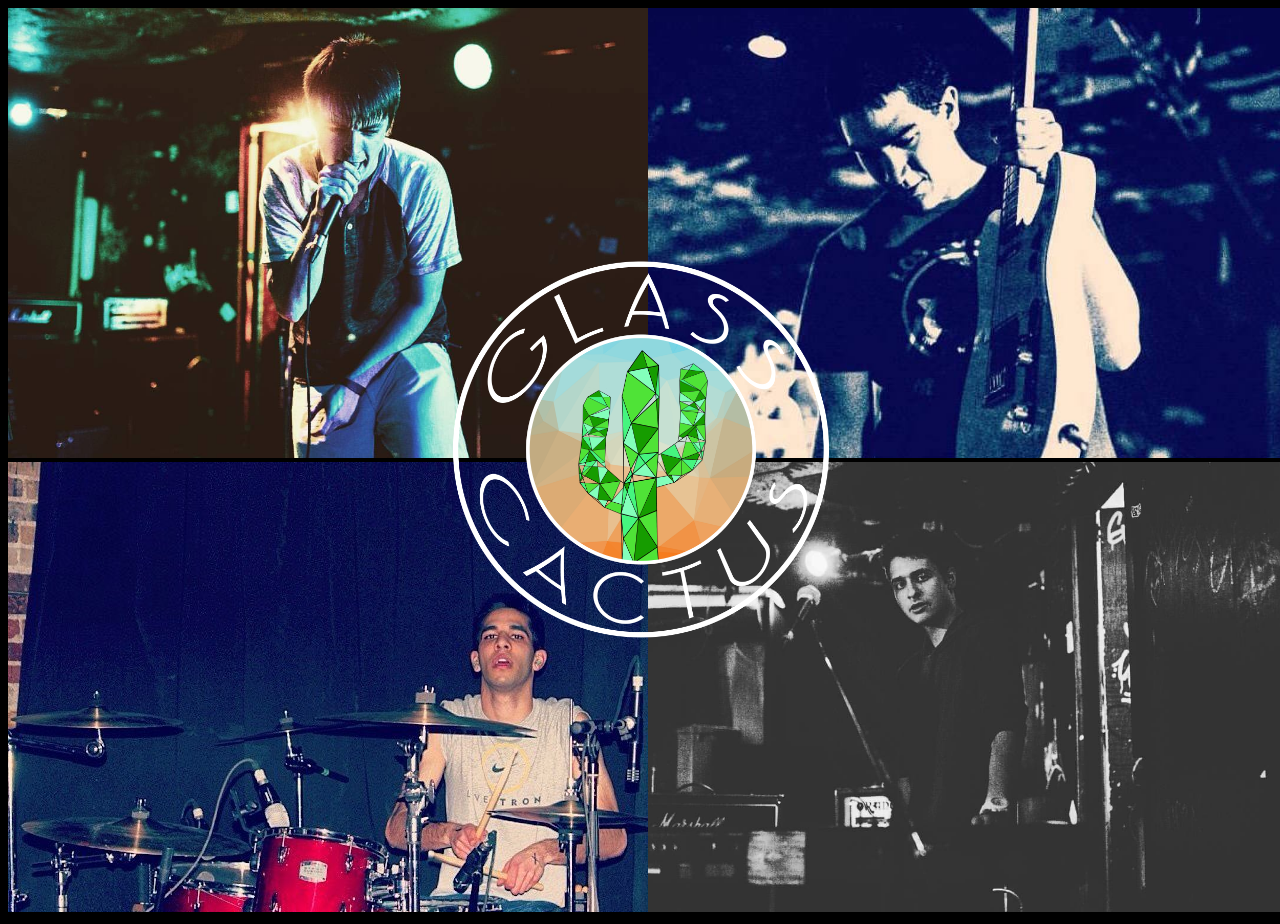
==== index.html @ 14fcae48 "Created pages, added area for other pages styles" ====
<!DOCTYPE html>
<html>
  <head>
      <meta charset="utf-8">
      <link rel="stylesheet" href="style.css" media="screen">
      <title>Glass Cactus</title>
  </head>
  <body>
    <div>
      <!-- <audio controls autoplay src="media/clairvoyant.mp3"></audio> -->
    </div>
    <div>
      <header>
          <img class="gc-logo" src="images/gc-cactus.png" alt="Glass Cactus Logo">
        <a href="https://soundcloud.com/glass_cactus" target="_blank">
          <img class="header-image-1" src="images/aidan.jpg" alt="The Music"> <!-- Top Left -->
        </a>
        <a href="https://www.facebook.com/cactusglass/info/?tab=page_info" target="_blank">
          <img class="header-image-2" src="images/david.jpg" alt="The Members"> <!-- Top Right -->
        </a>
        <a href="https://www.facebook.com/cactusglass/photos" target="_blank">
          <img class="header-image-3" src="images/kabir.jpg" alt=" The History"> <!-- Bottom Left -->
        </a>
        <a href="https://twitter.com/TheGlassCactus" target="_blank">
          <img class="header-image-4" src="images/kai.jpg"  alt="Social Media"> <!-- Bottom Right -->
        </a>
      </header>
    </div>
  </body>
</html>
---- style.css ----
/* INDEX STYLES */


/* body */

body {
  display: flex;
  background-color: black;
  font-family: sans-serif;
  font-size: 16px;
  overflow-x: hidden;
  overflow-y: hidden;
}

/* audio controls */

audio {
  position: fixed;
  z-index: 100;
}

/* header */

header {
  display: flex;
  flex-direction: row;
  flex-wrap: wrap;
  width: 100vw;
  height: 100%;
  column-count: 2;
}

.gc-logo {
  display: flex;
  position: absolute;
  top: 50%;
  left: 50%;
  transform: translate(-50%, -50%);
  width: 30%;
  z-index: 100;
}

.header-image-1  {
  width: 50vw;
  height: 50vh;
  z-index: 50;
  object-fit: cover;
}

.header-image-2 {
  width: 50vw;
  height: 50vh;
  z-index: 50;
  object-fit: cover;
  object-position: top;
}

.header-image-3 {
  width: 50vw;
  height: 50vh;
  z-index: 50;
  object-fit: cover;
  object-position: right;
}

.header-image-4 {
  width: 50vw;
  height: 50vh;
  z-index: 50;
  object-fit: cover;
  object-position: right;
}

.header-image-1:hover, .header-image-2:hover, .header-image-3:hover, .header-image-4:hover {
  opacity: 0.5;
  color: rgba(255,255,255,0.5);
}


/* HISTORY STYLES */

/* MEMBERS STYLES */

/* MUSIC STYLES */

/* SOCIAL STYLES */
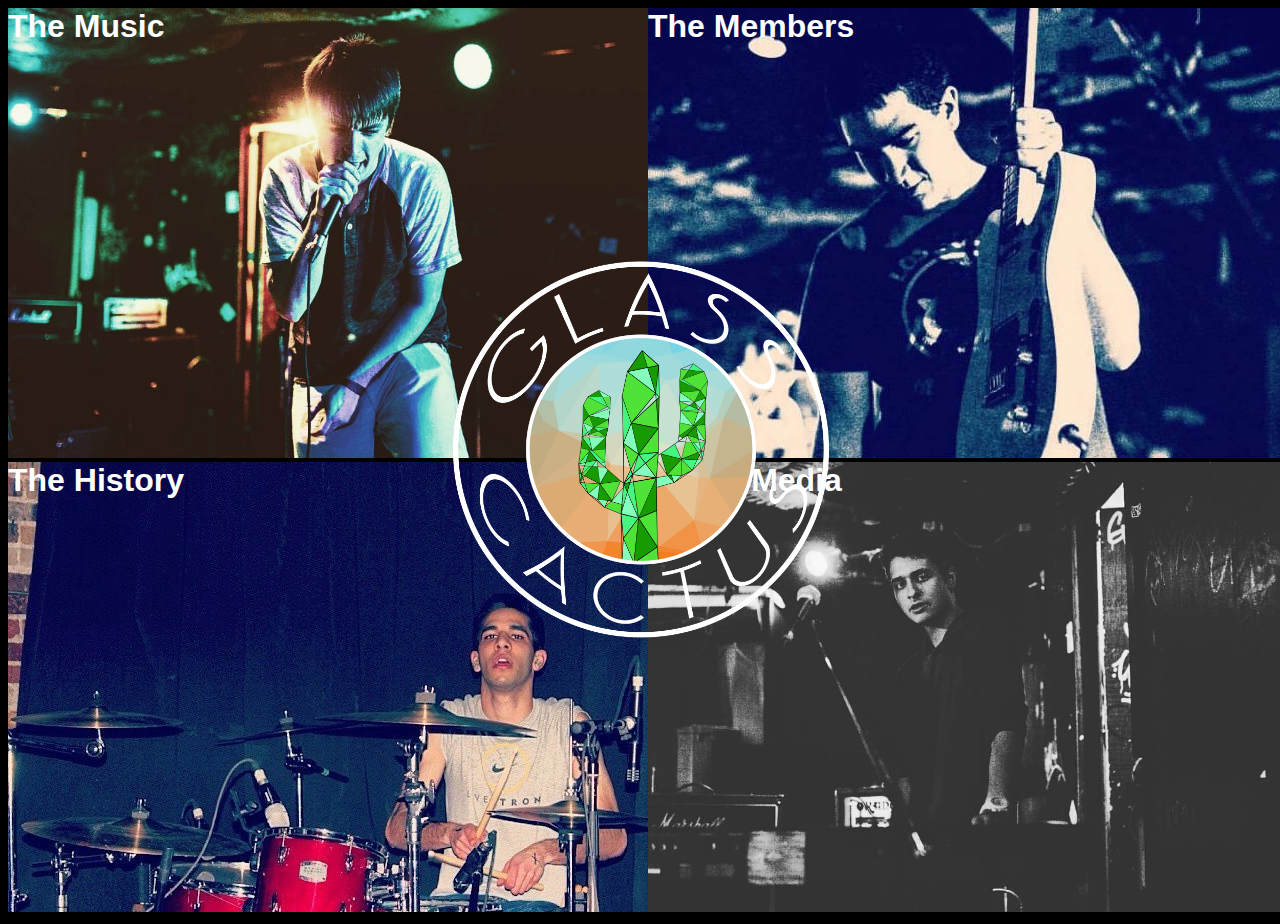
==== commit 18f2f648: "Added h1 text over images/links" ====
--- a/index.html
+++ b/index.html
@@ -13,15 +13,27 @@
       <header>
           <img class="gc-logo" src="images/gc-cactus.png" alt="Glass Cactus Logo">
         <a href="https://soundcloud.com/glass_cactus" target="_blank">
+            <h1>
+                The Music
+           </h1>
           <img class="header-image-1" src="images/aidan.jpg" alt="The Music"> <!-- Top Left -->
         </a>
         <a href="https://www.facebook.com/cactusglass/info/?tab=page_info" target="_blank">
+            <h1>
+              The Members
+            </h1>
           <img class="header-image-2" src="images/david.jpg" alt="The Members"> <!-- Top Right -->
         </a>
         <a href="https://www.facebook.com/cactusglass/photos" target="_blank">
+            <h1>
+              The History
+            </h1>
           <img class="header-image-3" src="images/kabir.jpg" alt=" The History"> <!-- Bottom Left -->
         </a>
         <a href="https://twitter.com/TheGlassCactus" target="_blank">
+            <h1>
+                Social Media
+            </h1>
           <img class="header-image-4" src="images/kai.jpg"  alt="Social Media"> <!-- Bottom Right -->
         </a>
       </header>
--- a/style.css
+++ b/style.css
@@ -76,6 +76,12 @@
   color: rgba(255,255,255,0.5);
 }
 
+h1 {
+  position: absolute;
+  margin: 0;
+  padding: 0;
+  color: white;
+}
 
 /* HISTORY STYLES */
 
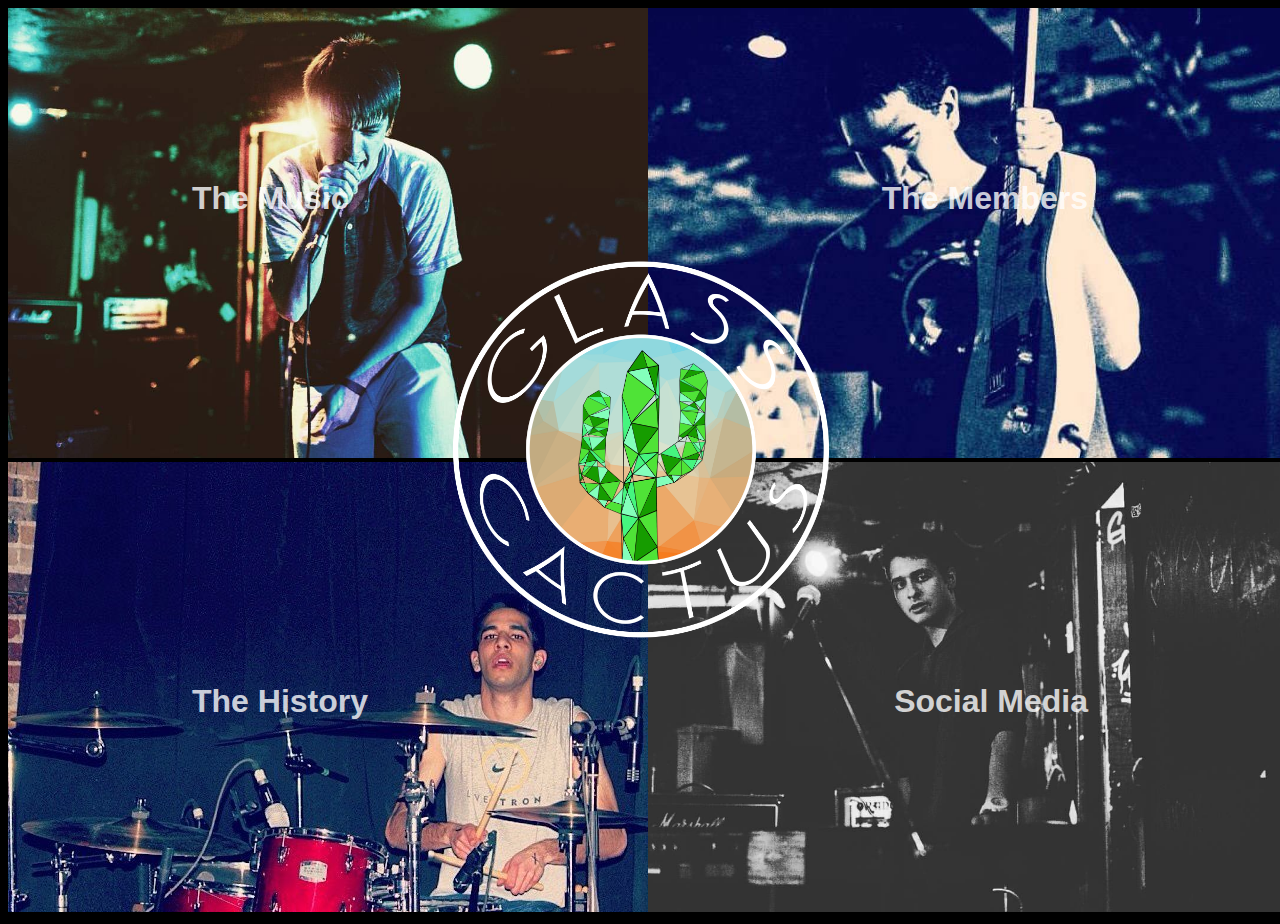
==== commit d03d7373: "Centred Link Text" ====
--- a/index.html
+++ b/index.html
@@ -13,28 +13,28 @@
       <header>
           <img class="gc-logo" src="images/gc-cactus.png" alt="Glass Cactus Logo">
         <a href="https://soundcloud.com/glass_cactus" target="_blank">
-            <h1>
+            <h1 style="top: 20%; left: 15%;">
                 The Music
            </h1>
-          <img class="header-image-1" src="images/aidan.jpg" alt="The Music"> <!-- Top Left -->
+           <img class="header-image-1" src="images/aidan.jpg" alt="The Music"> <!-- Top Left -->
         </a>
         <a href="https://www.facebook.com/cactusglass/info/?tab=page_info" target="_blank">
-            <h1>
-              The Members
+            <h1 style="top: 20%;  right: 15%">
+                The Members
             </h1>
-          <img class="header-image-2" src="images/david.jpg" alt="The Members"> <!-- Top Right -->
+            <img class="header-image-2" src="images/david.jpg" alt="The Members"> <!-- Top Right -->
         </a>
         <a href="https://www.facebook.com/cactusglass/photos" target="_blank">
-            <h1>
-              The History
+            <h1 style ="bottom: 20%; left: 15%;">
+                The History
             </h1>
-          <img class="header-image-3" src="images/kabir.jpg" alt=" The History"> <!-- Bottom Left -->
+            <img class="header-image-3" src="images/kabir.jpg" alt=" The History"> <!-- Bottom Left -->
         </a>
         <a href="https://twitter.com/TheGlassCactus" target="_blank">
-            <h1>
+            <h1 style= "bottom: 20%; right: 15%;">
                 Social Media
             </h1>
-          <img class="header-image-4" src="images/kai.jpg"  alt="Social Media"> <!-- Bottom Right -->
+            <img class="header-image-4" src="images/kai.jpg"  alt="Social Media"> <!-- Bottom Right -->
         </a>
       </header>
     </div>
--- a/style.css
+++ b/style.css
@@ -80,6 +80,12 @@
   position: absolute;
   margin: 0;
   padding: 0;
+  color: rgba(255,255,255,0.8);
+  font-size: 2em;
+  text-align: center;
+}
+
+h1:hover {
   color: white;
 }
 
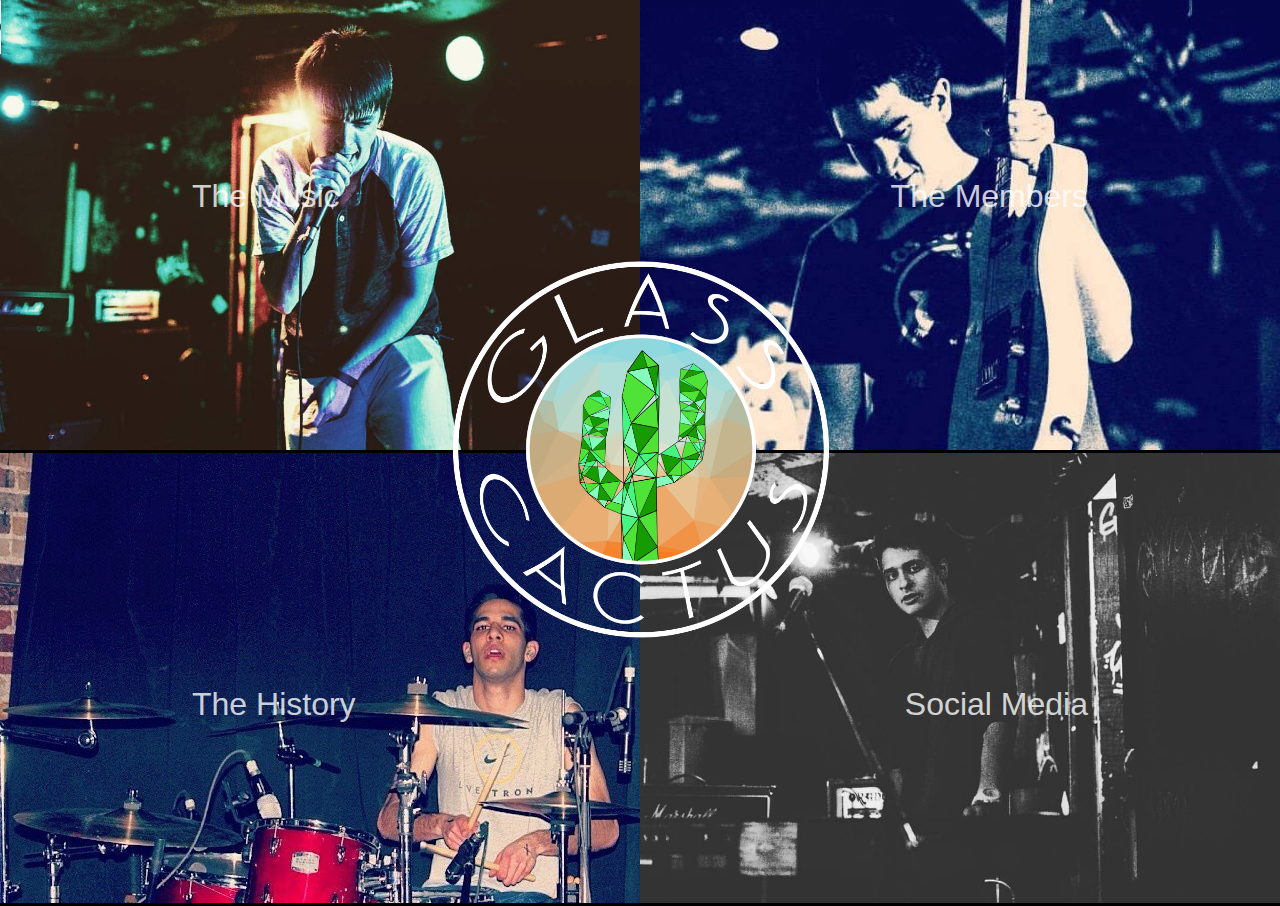
==== commit 3484df49: "Validated and media queries added" ====
--- a/index.html
+++ b/index.html
@@ -7,30 +7,30 @@
   </head>
   <body>
     <div>
-      <!-- <audio controls autoplay src="media/clairvoyant.mp3"></audio> -->
+      <audio controls autoplay src="media/clairvoyant.mp3"></audio>
     </div>
     <div>
       <header>
           <img class="gc-logo" src="images/gc-cactus.png" alt="Glass Cactus Logo">
-        <a href="https://soundcloud.com/glass_cactus" target="_blank">
+        <a href="music.html" target="_blank">
             <h1 style="top: 20%; left: 15%;">
                 The Music
            </h1>
            <img class="header-image-1" src="images/aidan.jpg" alt="The Music"> <!-- Top Left -->
         </a>
-        <a href="https://www.facebook.com/cactusglass/info/?tab=page_info" target="_blank">
+        <a href="members.html" target="_blank">
             <h1 style="top: 20%;  right: 15%">
                 The Members
             </h1>
             <img class="header-image-2" src="images/david.jpg" alt="The Members"> <!-- Top Right -->
         </a>
-        <a href="https://www.facebook.com/cactusglass/photos" target="_blank">
+        <a href="history.html" target="_blank">
             <h1 style ="bottom: 20%; left: 15%;">
                 The History
             </h1>
             <img class="header-image-3" src="images/kabir.jpg" alt=" The History"> <!-- Bottom Left -->
         </a>
-        <a href="https://twitter.com/TheGlassCactus" target="_blank">
+        <a href="social.html" target="_blank">
             <h1 style= "bottom: 20%; right: 15%;">
                 Social Media
             </h1>
--- a/style.css
+++ b/style.css
@@ -1,5 +1,53 @@
+/* RESET */
+
+html, body, div, span, applet, object, iframe,
+h1, h2, h3, h4, h5, h6, p, blockquote, pre,
+a, abbr, acronym, address, big, cite, code,
+del, dfn, em, img, ins, kbd, q, s, samp,
+small, strike, strong, sub, sup, tt, var,
+b, u, i, center,
+dl, dt, dd, ol, ul, li,
+fieldset, form, label, legend,
+table, caption, tbody, tfoot, thead, tr, th, td,
+article, aside, canvas, details, embed,
+figure, figcaption, footer, header, hgroup,
+menu, nav, output, ruby, section, summary,
+time, mark, audio, video {
+	margin: 0;
+	padding: 0;
+	border: 0;
+	font-size: 100%;
+	font: inherit;
+	vertical-align: baseline;
+}
+/* HTML5 display-role reset for older browsers */
+article, aside, details, figcaption, figure,
+footer, header, hgroup, menu, nav, section {
+	display: block;
+}
+body {
+	line-height: 1;
+}
+ol, ul {
+	list-style: none;
+}
+blockquote, q {
+	quotes: none;
+}
+blockquote:before, blockquote:after,
+q:before, q:after {
+	content: '';
+	content: none;
+}
+table {
+	border-collapse: collapse;
+	border-spacing: 0;
+}
+
+
+/* START */
+
 /* INDEX STYLES */
-
 
 /* body */
 
@@ -88,11 +136,3 @@
 h1:hover {
   color: white;
 }
-
-/* HISTORY STYLES */
-
-/* MEMBERS STYLES */
-
-/* MUSIC STYLES */
-
-/* SOCIAL STYLES */
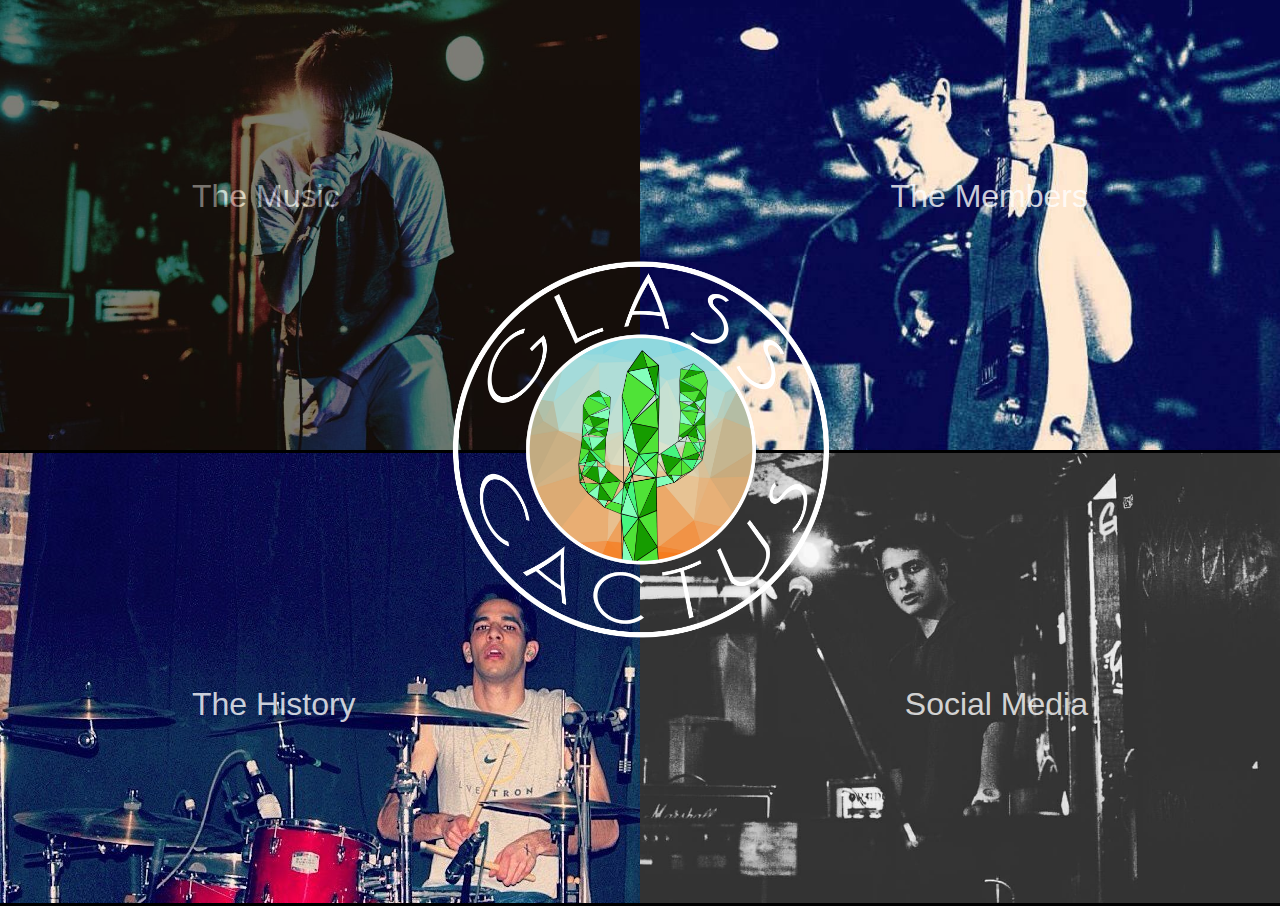
==== commit 8d3ad805: "Merge pull request #1 from emilythuro/messing-with-nav" ====
--- a/index.html
+++ b/index.html
@@ -3,11 +3,12 @@
   <head>
       <meta charset="utf-8">
       <link rel="stylesheet" href="style.css" media="screen">
+      <link rel="reset" href="reset.css" media="screen">
       <title>Glass Cactus</title>
   </head>
   <body>
     <div>
-      <audio controls autoplay src="media/clairvoyant.mp3"></audio>
+      <!-- <audio controls autoplay src="media/clairvoyant.mp3"></audio> -->
     </div>
     <div>
       <header>
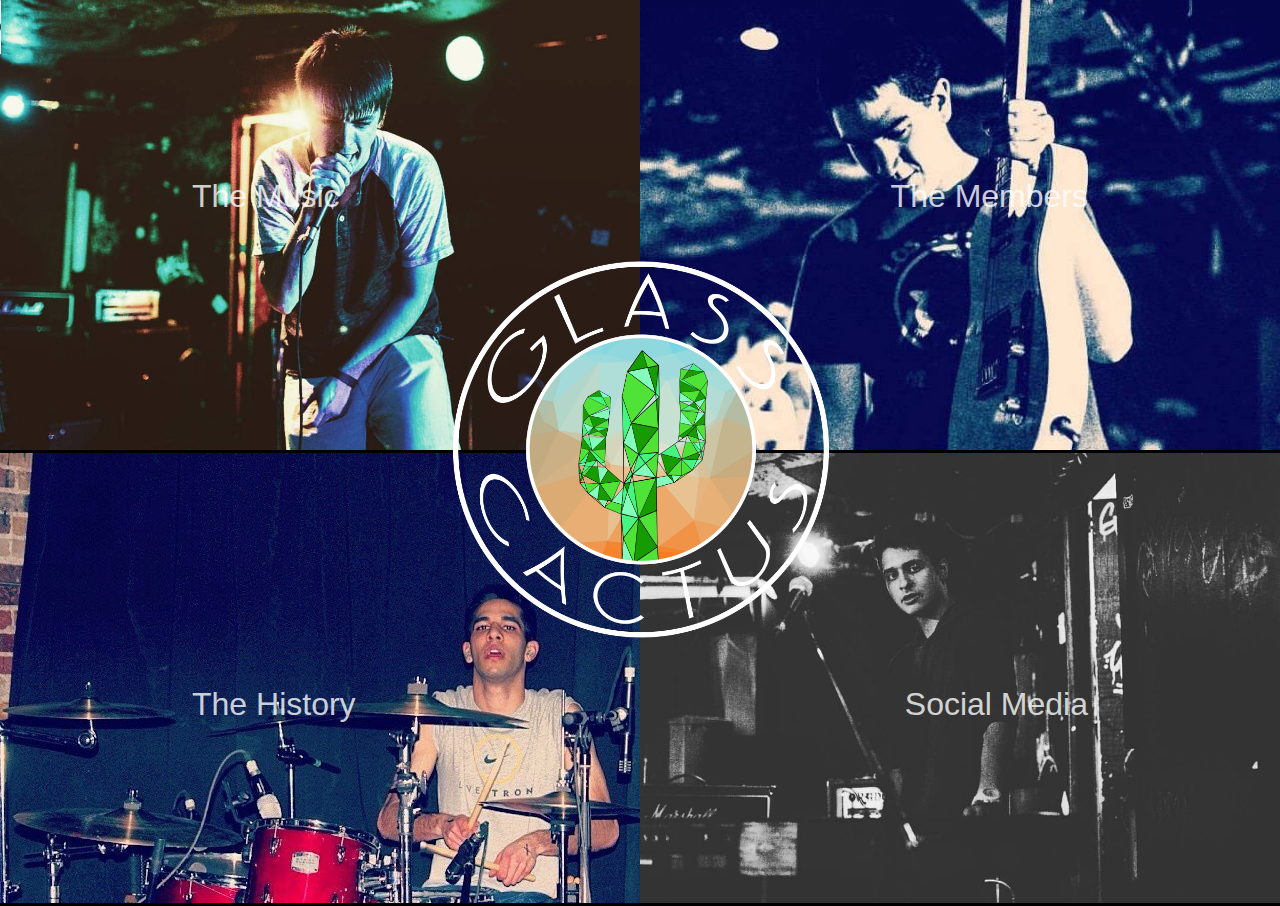
==== commit 3b003fc8: "Merge pull request #2 from emilythuro/the-music" ====
--- a/index.html
+++ b/index.html
@@ -3,12 +3,11 @@
   <head>
       <meta charset="utf-8">
       <link rel="stylesheet" href="style.css" media="screen">
-      <link rel="reset" href="reset.css" media="screen">
       <title>Glass Cactus</title>
   </head>
   <body>
     <div>
-      <!-- <audio controls autoplay src="media/clairvoyant.mp3"></audio> -->
+      <audio controls autoplay src="media/clairvoyant.mp3"></audio>
     </div>
     <div>
       <header>
